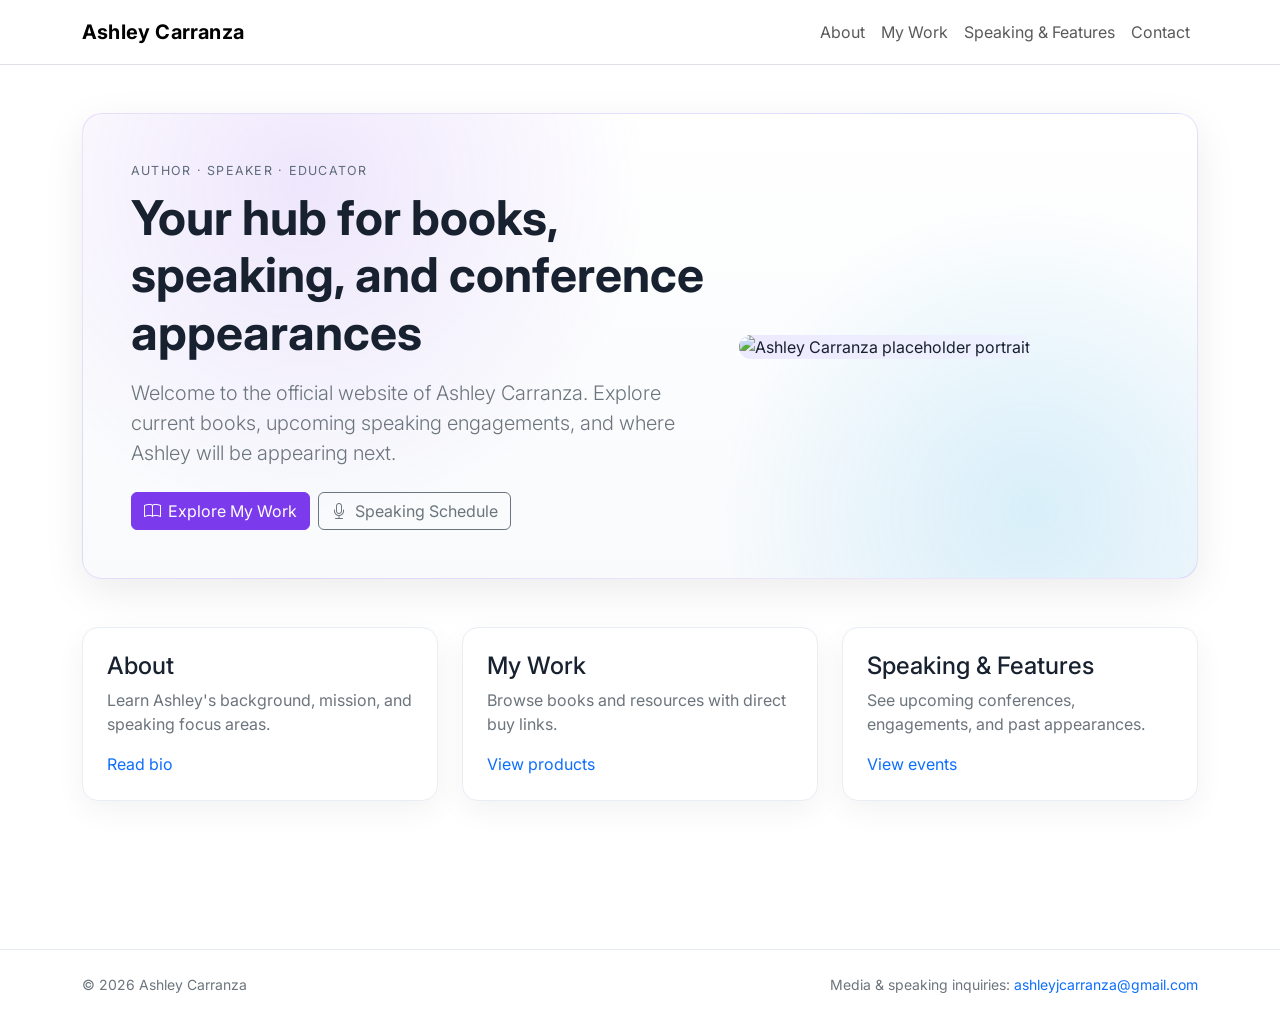
==== index.html @ da888146 "Refresh UI with modern Bootstrap styling and improved event/product UX" ====
<!doctype html>
<html lang="en">
  <head>
    <meta charset="UTF-8" />
    <meta name="viewport" content="width=device-width, initial-scale=1" />
    <title>Ashley Carranza | Author & Speaker</title>
    <meta name="description" content="Official website of Ashley Carranza. Books, speaking events, conference appearances, and media links." />
    <meta name="keywords" content="Ashley Carranza, author, speaker, books, coloring books, conferences" />
    <link rel="canonical" href="https://ashleycarranza.com/" />
    <meta property="og:title" content="Ashley Carranza | Author & Speaker" />
    <meta property="og:description" content="Books, speaking events, conference appearances, and media links." />
    <meta property="og:type" content="website" />
    <meta property="og:url" content="https://ashleycarranza.com/" />
    <meta name="twitter:card" content="summary_large_image" />
    <link rel="preconnect" href="https://fonts.googleapis.com" />
    <link rel="preconnect" href="https://fonts.gstatic.com" crossorigin />
    <link href="https://fonts.googleapis.com/css2?family=Inter:wght@400;500;700&display=swap" rel="stylesheet" />
    <link href="https://cdn.jsdelivr.net/npm/bootstrap@5.3.8/dist/css/bootstrap.min.css" rel="stylesheet" />
    <link href="https://cdn.jsdelivr.net/npm/bootstrap-icons@1.11.3/font/bootstrap-icons.min.css" rel="stylesheet" />
    <link rel="stylesheet" href="/assets/css/styles.css" />
    <script type="application/ld+json">
      {
        "@context": "https://schema.org",
        "@type": "Person",
        "name": "Ashley Carranza",
        "url": "https://ashleycarranza.com",
        "jobTitle": "Author and Speaker"
      }
    </script>
  </head>
  <body>
    <div id="site-nav"></div>

    <main class="container py-5 page-wrap">
      <section class="hero-shell p-5 mb-5">
        <div class="row align-items-center g-4">
          <div class="col-lg-7">
            <p class="kicker mb-2">Author · Speaker · Educator</p>
            <h1 class="display-5 fw-bold mb-3">Your hub for books, speaking, and conference appearances</h1>
            <p class="lead text-secondary mb-4">Welcome to the official website of Ashley Carranza. Explore current books, upcoming speaking engagements, and where Ashley will be appearing next.</p>
            <div class="d-flex flex-wrap gap-2">
              <a class="btn ac-btn" href="/my-work"><i class="bi bi-book me-1"></i> Explore My Work</a>
              <a class="btn btn-outline-secondary" href="/speaking-features"><i class="bi bi-mic me-1"></i> Speaking Schedule</a>
            </div>
          </div>
          <div class="col-lg-5">
            <img class="profile-placeholder" src="/images/about/profile-placeholder.jpg" alt="Ashley Carranza placeholder portrait" loading="lazy" />
          </div>
        </div>
      </section>

      <section class="row g-4">
        <div class="col-md-4">
          <article class="soft-card bg-white p-4 h-100 position-relative">
            <h2 class="h4">About</h2>
            <p class="text-secondary">Learn Ashley's background, mission, and speaking focus areas.</p>
            <a href="/about" class="stretched-link text-decoration-none">Read bio</a>
          </article>
        </div>
        <div class="col-md-4">
          <article class="soft-card bg-white p-4 h-100 position-relative">
            <h2 class="h4">My Work</h2>
            <p class="text-secondary">Browse books and resources with direct buy links.</p>
            <a href="/my-work" class="stretched-link text-decoration-none">View products</a>
          </article>
        </div>
        <div class="col-md-4">
          <article class="soft-card bg-white p-4 h-100 position-relative">
            <h2 class="h4">Speaking & Features</h2>
            <p class="text-secondary">See upcoming conferences, engagements, and past appearances.</p>
            <a href="/speaking-features" class="stretched-link text-decoration-none">View events</a>
          </article>
        </div>
      </section>
    </main>

    <div id="site-footer"></div>
    <script defer src="https://cdn.jsdelivr.net/npm/bootstrap@5.3.8/dist/js/bootstrap.bundle.min.js"></script>
    <script defer src="/assets/js/main.js"></script>
  </body>
</html>
---- assets/css/styles.css ----
:root {
  --ac-accent: #7c3aed;
  --ac-accent-soft: #f3e8ff;
  --ac-ink: #18212f;
  --ac-muted: #5f6b7b;
}

body {
  color: var(--ac-ink);
  font-family: 'Inter', system-ui, -apple-system, 'Segoe UI', Roboto, Arial, sans-serif;
  text-rendering: optimizeLegibility;
}

.navbar {
  backdrop-filter: saturate(180%) blur(6px);
}

.navbar-brand {
  letter-spacing: 0.2px;
  font-weight: 700;
}

.page-wrap {
  min-height: calc(100vh - 64px);
}

.hero-shell {
  border-radius: 1.25rem;
  background:
    radial-gradient(circle at 20% 15%, rgba(124, 58, 237, 0.12), transparent 35%),
    radial-gradient(circle at 85% 85%, rgba(14, 165, 233, 0.14), transparent 30%),
    linear-gradient(180deg, #ffffff 0%, #f8fafc 100%);
  border: 1px solid rgba(124, 58, 237, 0.14);
  box-shadow: 0 12px 40px rgba(2, 6, 23, 0.08);
}

.section-title {
  font-weight: 700;
}

.soft-card {
  border: 1px solid #e9eef5;
  border-radius: 1rem;
  box-shadow: 0 10px 30px rgba(15, 23, 42, 0.05);
}

.kicker {
  text-transform: uppercase;
  letter-spacing: 0.1em;
  font-size: 0.78rem;
  color: var(--ac-muted);
}

.ac-btn {
  --bs-btn-bg: var(--ac-accent);
  --bs-btn-border-color: var(--ac-accent);
  --bs-btn-hover-bg: #6d28d9;
  --bs-btn-hover-border-color: #6d28d9;
  --bs-btn-active-bg: #6d28d9;
  --bs-btn-active-border-color: #6d28d9;
  --bs-btn-color: #fff;
}

.badge-soft {
  background: var(--ac-accent-soft);
  color: #4c1d95;
  border: 1px solid rgba(124, 58, 237, 0.16);
}

.profile-placeholder,
.product-placeholder {
  width: 100%;
  aspect-ratio: 4 / 3;
  object-fit: cover;
  border-radius: 0.85rem;
  background: linear-gradient(135deg, #ede9fe, #eef2ff);
}

.list-clean {
  margin: 0;
  padding-left: 1.1rem;
}

.list-clean li {
  margin-bottom: 0.5rem;
  color: var(--ac-muted);
}

.filter-shell {
  border: 1px solid #e8edf5;
  border-radius: 1rem;
  background: #fff;
  box-shadow: 0 8px 24px rgba(15, 23, 42, 0.05);
}

footer {
  border-top: 1px solid #e7ebf3;
}

@media (max-width: 767px) {
  .hero-shell {
    padding: 1.5rem !important;
  }
}
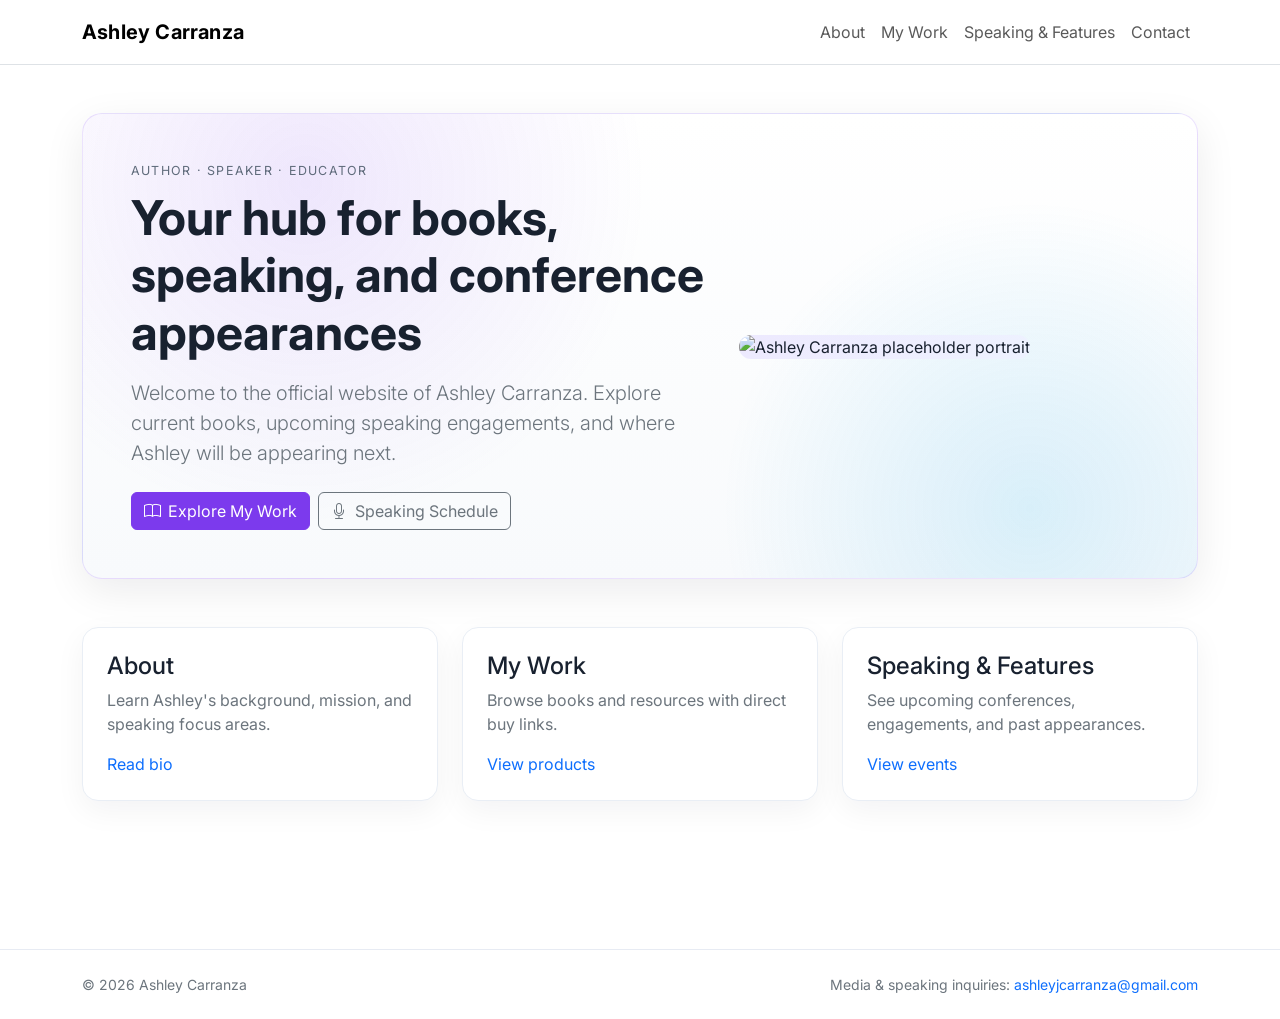
==== commit 4db70781: "Add GitHub Pages workflow and AOS animations across site" ====
--- a/index.html
+++ b/index.html
@@ -17,22 +17,14 @@
     <link href="https://fonts.googleapis.com/css2?family=Inter:wght@400;500;700&display=swap" rel="stylesheet" />
     <link href="https://cdn.jsdelivr.net/npm/bootstrap@5.3.8/dist/css/bootstrap.min.css" rel="stylesheet" />
     <link href="https://cdn.jsdelivr.net/npm/bootstrap-icons@1.11.3/font/bootstrap-icons.min.css" rel="stylesheet" />
+    <link href="https://unpkg.com/aos@2.3.1/dist/aos.css" rel="stylesheet" />
     <link rel="stylesheet" href="/assets/css/styles.css" />
-    <script type="application/ld+json">
-      {
-        "@context": "https://schema.org",
-        "@type": "Person",
-        "name": "Ashley Carranza",
-        "url": "https://ashleycarranza.com",
-        "jobTitle": "Author and Speaker"
-      }
-    </script>
   </head>
   <body>
     <div id="site-nav"></div>
 
     <main class="container py-5 page-wrap">
-      <section class="hero-shell p-5 mb-5">
+      <section class="hero-shell p-5 mb-5" data-aos="fade-up">
         <div class="row align-items-center g-4">
           <div class="col-lg-7">
             <p class="kicker mb-2">Author · Speaker · Educator</p>
@@ -43,28 +35,28 @@
               <a class="btn btn-outline-secondary" href="/speaking-features"><i class="bi bi-mic me-1"></i> Speaking Schedule</a>
             </div>
           </div>
-          <div class="col-lg-5">
+          <div class="col-lg-5" data-aos="zoom-in" data-aos-delay="120">
             <img class="profile-placeholder" src="/images/about/profile-placeholder.jpg" alt="Ashley Carranza placeholder portrait" loading="lazy" />
           </div>
         </div>
       </section>
 
       <section class="row g-4">
-        <div class="col-md-4">
+        <div class="col-md-4" data-aos="fade-up" data-aos-delay="50">
           <article class="soft-card bg-white p-4 h-100 position-relative">
             <h2 class="h4">About</h2>
             <p class="text-secondary">Learn Ashley's background, mission, and speaking focus areas.</p>
             <a href="/about" class="stretched-link text-decoration-none">Read bio</a>
           </article>
         </div>
-        <div class="col-md-4">
+        <div class="col-md-4" data-aos="fade-up" data-aos-delay="100">
           <article class="soft-card bg-white p-4 h-100 position-relative">
             <h2 class="h4">My Work</h2>
             <p class="text-secondary">Browse books and resources with direct buy links.</p>
             <a href="/my-work" class="stretched-link text-decoration-none">View products</a>
           </article>
         </div>
-        <div class="col-md-4">
+        <div class="col-md-4" data-aos="fade-up" data-aos-delay="150">
           <article class="soft-card bg-white p-4 h-100 position-relative">
             <h2 class="h4">Speaking & Features</h2>
             <p class="text-secondary">See upcoming conferences, engagements, and past appearances.</p>
@@ -76,6 +68,7 @@
 
     <div id="site-footer"></div>
     <script defer src="https://cdn.jsdelivr.net/npm/bootstrap@5.3.8/dist/js/bootstrap.bundle.min.js"></script>
+    <script defer src="https://unpkg.com/aos@2.3.1/dist/aos.js"></script>
     <script defer src="/assets/js/main.js"></script>
   </body>
 </html>
--- a/assets/css/styles.css
+++ b/assets/css/styles.css
@@ -42,6 +42,12 @@
   border: 1px solid #e9eef5;
   border-radius: 1rem;
   box-shadow: 0 10px 30px rgba(15, 23, 42, 0.05);
+  transition: transform 0.25s ease, box-shadow 0.25s ease;
+}
+
+.soft-card:hover {
+  transform: translateY(-4px);
+  box-shadow: 0 16px 38px rgba(15, 23, 42, 0.1);
 }
 
 .kicker {
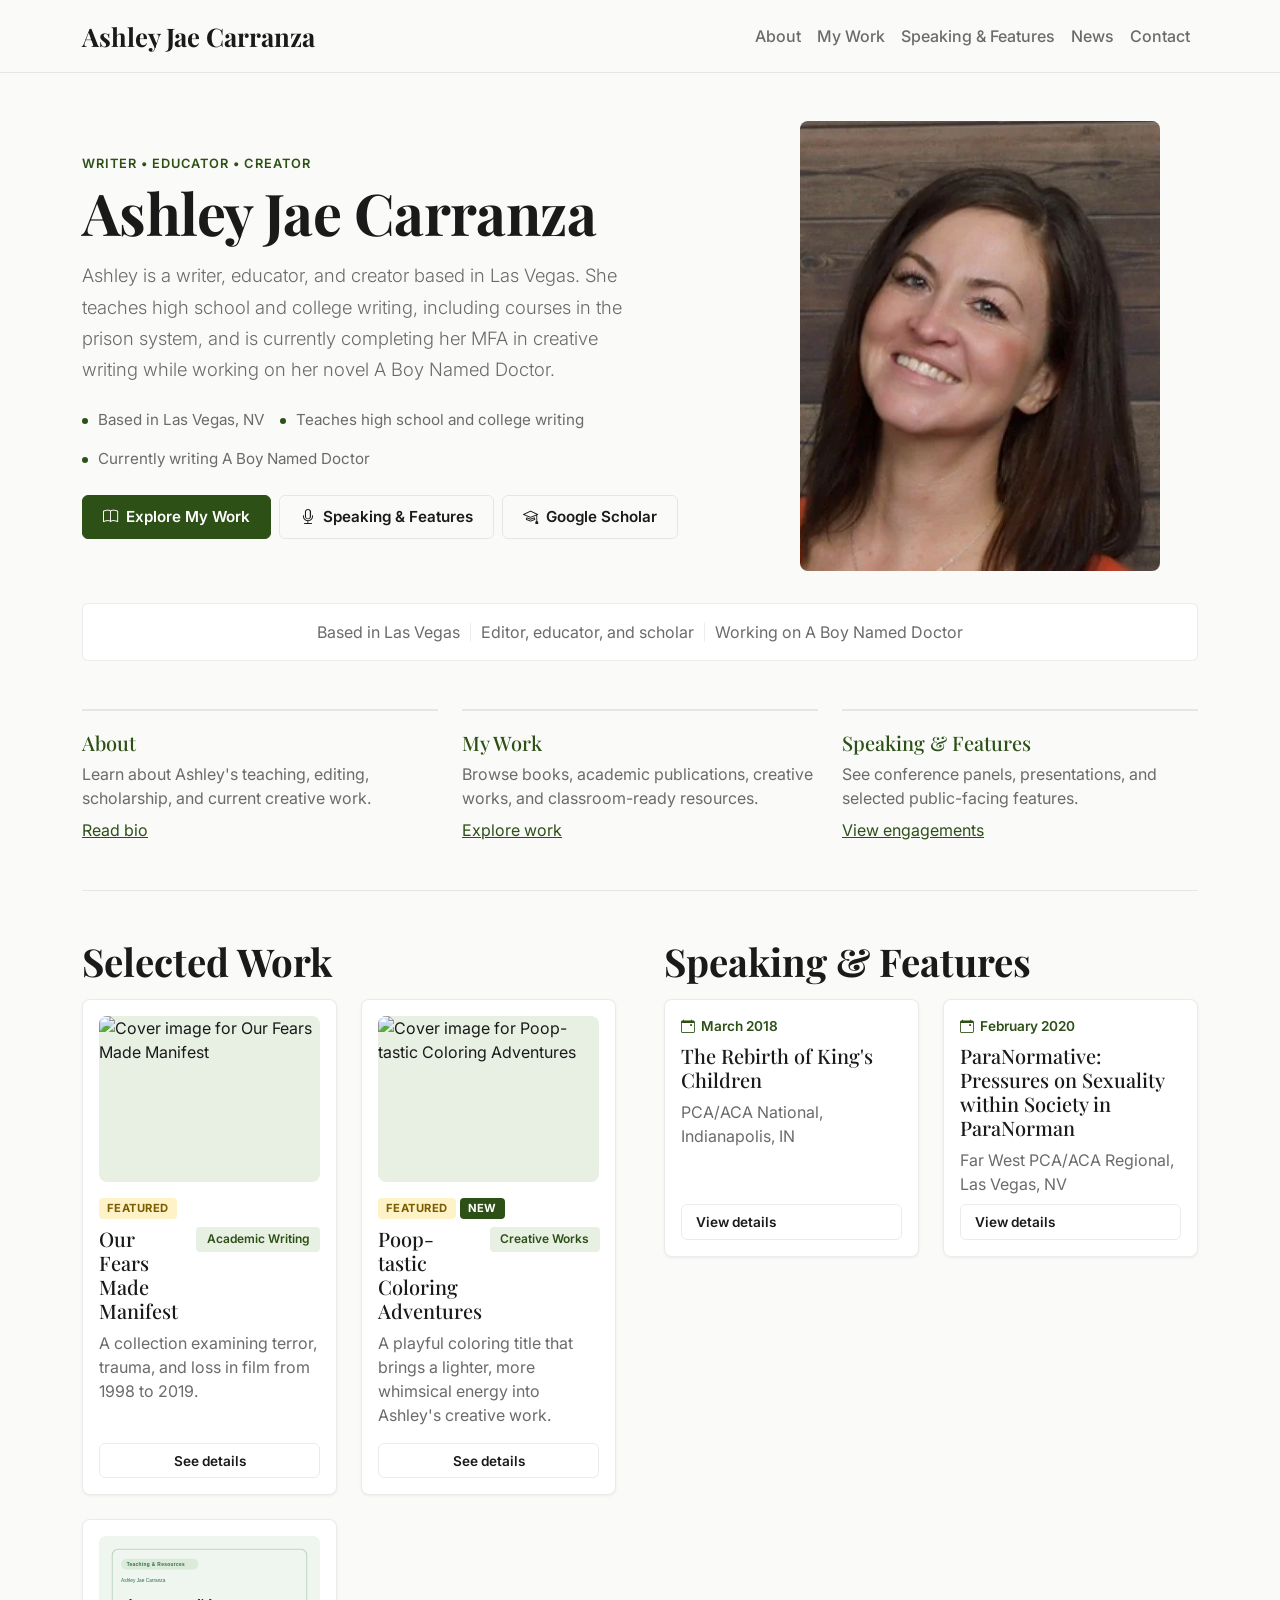
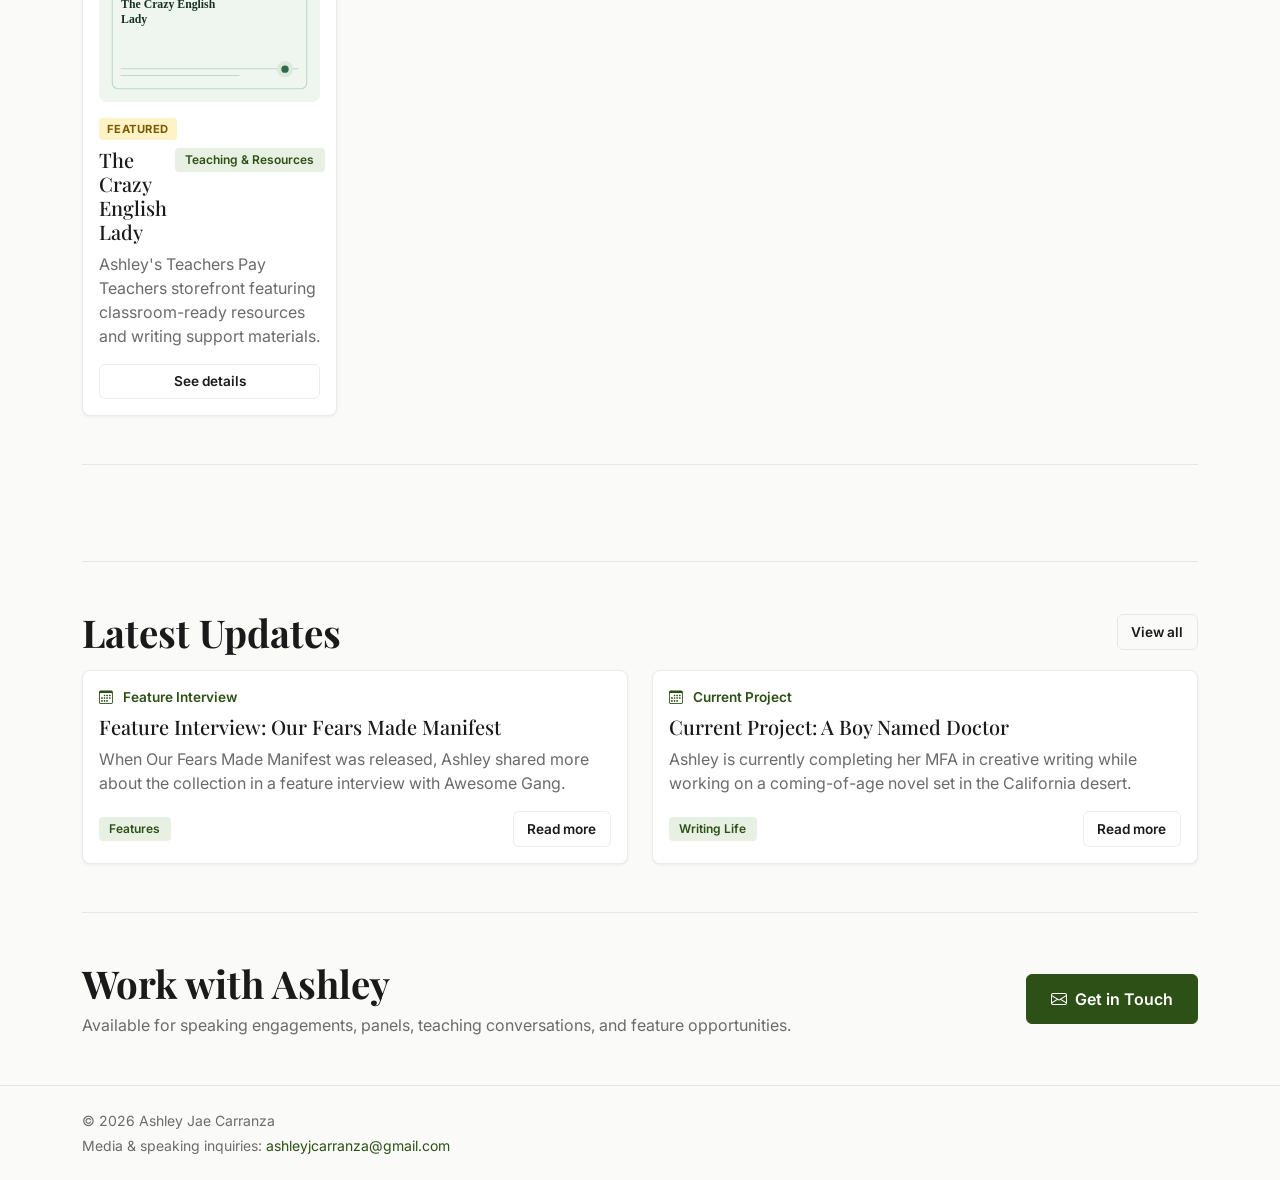
==== commit c02e029c: "Merge pull request #3 from ashleyjcarranza-prog/codex/content-refresh-and-modularize-site [codex] Re" ====
--- a/index.html
+++ b/index.html
@@ -3,72 +3,90 @@
   <head>
     <meta charset="UTF-8" />
     <meta name="viewport" content="width=device-width, initial-scale=1" />
-    <title>Ashley Carranza | Author & Speaker</title>
-    <meta name="description" content="Official website of Ashley Carranza. Books, speaking events, conference appearances, and media links." />
-    <meta name="keywords" content="Ashley Carranza, author, speaker, books, coloring books, conferences" />
+    <title>Ashley Jae Carranza | Writer, Educator & Creator</title>
+    <meta name="description" content="Official website of Ashley Jae Carranza, a Las Vegas-based writer, educator, editor, and creator." />
+    <meta name="keywords" content="Ashley Jae Carranza, Ashley Carranza, writer, educator, creator, academic writing, creative writing" />
+    <meta name="theme-color" content="#FAFAF8" />
     <link rel="canonical" href="https://ashleycarranza.com/" />
-    <meta property="og:title" content="Ashley Carranza | Author & Speaker" />
-    <meta property="og:description" content="Books, speaking events, conference appearances, and media links." />
+    <meta property="og:site_name" content="Ashley Jae Carranza" />
+    <meta property="og:title" content="Ashley Jae Carranza | Writer, Educator & Creator" />
+    <meta property="og:description" content="Books, publications, speaking history, and creative work by Ashley Jae Carranza." />
     <meta property="og:type" content="website" />
     <meta property="og:url" content="https://ashleycarranza.com/" />
     <meta name="twitter:card" content="summary_large_image" />
+    <script type="application/ld+json">
+      {
+        "@context": "https://schema.org",
+        "@type": "Person",
+        "name": "Ashley Jae Carranza",
+        "jobTitle": "Writer, Educator, and Creator",
+        "url": "https://ashleycarranza.com",
+        "email": "mailto:ashleyjcarranza@gmail.com",
+        "description": "Official website of Ashley Jae Carranza featuring writing, teaching, publications, and speaking history."
+      }
+    </script>
+    <link rel="icon" href="./assets/img/favicon.svg" type="image/svg+xml" />
     <link rel="preconnect" href="https://fonts.googleapis.com" />
     <link rel="preconnect" href="https://fonts.gstatic.com" crossorigin />
-    <link href="https://fonts.googleapis.com/css2?family=Inter:wght@400;500;700&display=swap" rel="stylesheet" />
+    <link href="https://fonts.googleapis.com/css2?family=Playfair+Display:ital,wght@0,400;0,700;1,400&family=Inter:wght@400;500;600&display=swap" rel="stylesheet" />
     <link href="https://cdn.jsdelivr.net/npm/bootstrap@5.3.8/dist/css/bootstrap.min.css" rel="stylesheet" />
     <link href="https://cdn.jsdelivr.net/npm/bootstrap-icons@1.11.3/font/bootstrap-icons.min.css" rel="stylesheet" />
     <link href="https://unpkg.com/aos@2.3.1/dist/aos.css" rel="stylesheet" />
-    <link rel="stylesheet" href="/assets/css/styles.css" />
+    <link rel="stylesheet" href="./assets/css/styles.css" />
   </head>
-  <body>
+  <body data-page="home">
+    <a class="skip-link" href="#main-content">Skip to content</a>
     <div id="site-nav"></div>
 
-    <main class="container py-5 page-wrap">
-      <section class="hero-shell p-5 mb-5" data-aos="fade-up">
-        <div class="row align-items-center g-4">
-          <div class="col-lg-7">
-            <p class="kicker mb-2">Author · Speaker · Educator</p>
-            <h1 class="display-5 fw-bold mb-3">Your hub for books, speaking, and conference appearances</h1>
-            <p class="lead text-secondary mb-4">Welcome to the official website of Ashley Carranza. Explore current books, upcoming speaking engagements, and where Ashley will be appearing next.</p>
-            <div class="d-flex flex-wrap gap-2">
-              <a class="btn ac-btn" href="/my-work"><i class="bi bi-book me-1"></i> Explore My Work</a>
-              <a class="btn btn-outline-secondary" href="/speaking-features"><i class="bi bi-mic me-1"></i> Speaking Schedule</a>
-            </div>
+    <main id="main-content" class="container page-wrap">
+
+      <!-- Hero (data-driven) -->
+      <section id="hero-content" class="hero" data-aos="fade-up"></section>
+
+      <!-- Social proof bar -->
+      <section id="social-proof-bar" data-aos="fade-up"></section>
+
+      <!-- Quick navigation (data-driven) -->
+      <section id="quick-nav" class="row g-4 mb-5 mt-4" data-aos="fade-up"></section>
+
+      <!-- Featured work -->
+      <section class="section-divider">
+        <div class="row g-5 align-items-start">
+          <div class="col-lg-6" data-aos="fade-up">
+            <h2 class="section-title mb-3">Selected Work</h2>
+            <div id="home-work-preview" class="row g-4" aria-live="polite"></div>
           </div>
-          <div class="col-lg-5" data-aos="zoom-in" data-aos-delay="120">
-            <img class="profile-placeholder" src="/images/about/profile-placeholder.jpg" alt="Ashley Carranza placeholder portrait" loading="lazy" />
+          <div class="col-lg-6" data-aos="fade-up" data-aos-delay="80">
+            <h2 class="section-title mb-3">Speaking & Features</h2>
+            <div id="home-events-preview" class="row g-4" aria-live="polite"></div>
           </div>
         </div>
       </section>
 
-      <section class="row g-4">
-        <div class="col-md-4" data-aos="fade-up" data-aos-delay="50">
-          <article class="soft-card bg-white p-4 h-100 position-relative">
-            <h2 class="h4">About</h2>
-            <p class="text-secondary">Learn Ashley's background, mission, and speaking focus areas.</p>
-            <a href="/about" class="stretched-link text-decoration-none">Read bio</a>
-          </article>
-        </div>
-        <div class="col-md-4" data-aos="fade-up" data-aos-delay="100">
-          <article class="soft-card bg-white p-4 h-100 position-relative">
-            <h2 class="h4">My Work</h2>
-            <p class="text-secondary">Browse books and resources with direct buy links.</p>
-            <a href="/my-work" class="stretched-link text-decoration-none">View products</a>
-          </article>
-        </div>
-        <div class="col-md-4" data-aos="fade-up" data-aos-delay="150">
-          <article class="soft-card bg-white p-4 h-100 position-relative">
-            <h2 class="h4">Speaking & Features</h2>
-            <p class="text-secondary">See upcoming conferences, engagements, and past appearances.</p>
-            <a href="/speaking-features" class="stretched-link text-decoration-none">View events</a>
-          </article>
+      <!-- Testimonials -->
+      <section id="home-testimonials" class="section-divider" aria-live="polite"></section>
+
+      <!-- Latest news -->
+      <section id="home-news" class="section-divider" aria-live="polite"></section>
+
+      <!-- Contact CTA -->
+      <section class="section-divider mb-5" data-aos="fade-up">
+        <div class="row g-4 align-items-center">
+          <div class="col-lg-8">
+            <h2 class="section-title mb-2">Work with Ashley</h2>
+            <p class="text-muted-ui mb-0">Available for speaking engagements, panels, teaching conversations, and feature opportunities.</p>
+          </div>
+          <div class="col-lg-4 text-lg-end">
+            <a class="ac-btn btn-lg" href="./contact/"><i class="bi bi-envelope me-1"></i> Get in Touch</a>
+          </div>
         </div>
       </section>
+
     </main>
 
     <div id="site-footer"></div>
     <script defer src="https://cdn.jsdelivr.net/npm/bootstrap@5.3.8/dist/js/bootstrap.bundle.min.js"></script>
     <script defer src="https://unpkg.com/aos@2.3.1/dist/aos.js"></script>
-    <script defer src="/assets/js/main.js"></script>
+    <script type="module" src="./assets/js/main.js"></script>
   </body>
 </html>
--- a/assets/css/styles.css
+++ b/assets/css/styles.css
@@ -1,110 +1,631 @@
 :root {
-  --ac-accent: #7c3aed;
-  --ac-accent-soft: #f3e8ff;
-  --ac-ink: #18212f;
-  --ac-muted: #5f6b7b;
+  --bg: #FAFAF8;
+  --surface: #FFFFFF;
+  --ink: #1A1A1A;
+  --secondary: #6B6B6B;
+  --accent: #2D5016;
+  --accent-hover: #1E3A0F;
+  --accent-light: #E8F0E4;
+  --border: rgba(0, 0, 0, 0.08);
+  --shadow-sm: 0 1px 3px rgba(0, 0, 0, 0.06);
+  --shadow-md: 0 4px 12px rgba(0, 0, 0, 0.08);
+}
+
+html {
+  scroll-behavior: smooth;
 }
 
 body {
-  color: var(--ac-ink);
-  font-family: 'Inter', system-ui, -apple-system, 'Segoe UI', Roboto, Arial, sans-serif;
+  color: var(--ink);
+  font-family: 'Inter', 'Segoe UI', sans-serif;
   text-rendering: optimizeLegibility;
-}
+  background: var(--bg);
+}
+
+::selection {
+  background: var(--accent-light);
+}
+
+h1, h2, h3, h4, h5, h6, .navbar-brand {
+  font-family: 'Playfair Display', Georgia, serif;
+}
+
+.text-muted-ui {
+  color: var(--secondary) !important;
+}
+
+a {
+  color: var(--accent);
+}
+
+a:hover {
+  color: var(--accent-hover);
+}
+
+.skip-link {
+  position: absolute;
+  top: -48px;
+  left: 1rem;
+  z-index: 1100;
+  background: var(--ink);
+  color: #fff;
+  padding: 0.75rem 1rem;
+  border-radius: 0.375rem;
+  text-decoration: none;
+}
+
+.skip-link:focus {
+  top: 1rem;
+}
+
+/* ── Navigation ── */
 
 .navbar {
-  backdrop-filter: saturate(180%) blur(6px);
+  background: var(--bg);
+  border-bottom: 1px solid var(--border);
 }
 
 .navbar-brand {
-  letter-spacing: 0.2px;
+  font-size: 1.6rem;
   font-weight: 700;
-}
+  color: var(--ink);
+}
+
+.nav-link {
+  color: var(--secondary);
+  font-weight: 500;
+  position: relative;
+}
+
+.nav-link:hover,
+.nav-link.active {
+  color: var(--ink);
+}
+
+.nav-link.active::after {
+  content: '';
+  position: absolute;
+  left: 0.75rem;
+  right: 0.75rem;
+  bottom: 0.35rem;
+  height: 2px;
+  border-radius: 1px;
+  background: var(--accent);
+}
+
+/* ── Layout ── */
 
 .page-wrap {
-  min-height: calc(100vh - 64px);
-}
-
-.hero-shell {
-  border-radius: 1.25rem;
-  background:
-    radial-gradient(circle at 20% 15%, rgba(124, 58, 237, 0.12), transparent 35%),
-    radial-gradient(circle at 85% 85%, rgba(14, 165, 233, 0.14), transparent 30%),
-    linear-gradient(180deg, #ffffff 0%, #f8fafc 100%);
-  border: 1px solid rgba(124, 58, 237, 0.14);
-  box-shadow: 0 12px 40px rgba(2, 6, 23, 0.08);
+  min-height: calc(100vh - 76px);
+}
+
+.section-copy {
+  max-width: 600px;
+}
+
+.contact-copy {
+  font-size: 1.05rem;
+  line-height: 1.8;
+}
+
+/* ── Hero ── */
+
+.hero {
+  padding: 3rem 0 2rem;
+}
+
+.hero h1 {
+  font-size: clamp(2.4rem, 5vw, 3.6rem);
+  font-weight: 700;
+  line-height: 1.1;
+  letter-spacing: -0.01em;
+}
+
+.hero .lead {
+  font-size: 1.15rem;
+  color: var(--secondary);
+  line-height: 1.7;
+  max-width: 540px;
+}
+
+.hero-meta {
+  color: var(--secondary);
+  font-size: 0.95rem;
+}
+
+.hero-meta li {
+  position: relative;
+  padding-left: 1rem;
+}
+
+.hero-meta li::before {
+  content: '';
+  position: absolute;
+  left: 0;
+  top: 0.55rem;
+  width: 0.35rem;
+  height: 0.35rem;
+  border-radius: 999px;
+  background: var(--accent);
+}
+
+.hero-portrait {
+  display: block;
+  width: 100%;
+  max-width: 360px;
+  aspect-ratio: 4 / 5;
+  object-fit: cover;
+  border-radius: 0.5rem;
+  background: var(--accent-light);
+}
+
+/* ── Section headings ── */
+
+.section-label {
+  font-family: 'Inter', sans-serif;
+  font-size: 0.8rem;
+  font-weight: 600;
+  letter-spacing: 0.08em;
+  text-transform: uppercase;
+  color: var(--accent);
+  margin-bottom: 0.5rem;
 }
 
 .section-title {
+  font-size: clamp(1.8rem, 3vw, 2.6rem);
   font-weight: 700;
-}
-
-.soft-card {
-  border: 1px solid #e9eef5;
-  border-radius: 1rem;
-  box-shadow: 0 10px 30px rgba(15, 23, 42, 0.05);
-  transition: transform 0.25s ease, box-shadow 0.25s ease;
-}
-
-.soft-card:hover {
-  transform: translateY(-4px);
-  box-shadow: 0 16px 38px rgba(15, 23, 42, 0.1);
-}
-
-.kicker {
+  line-height: 1.15;
+}
+
+/* ── Cards ── */
+
+.card-item {
+  background: var(--surface);
+  border: 1px solid var(--border);
+  border-radius: 0.5rem;
+  box-shadow: var(--shadow-sm);
+  transition: box-shadow 0.2s ease;
+}
+
+.card-item:hover {
+  box-shadow: var(--shadow-md);
+}
+
+.topic-card {
+  height: 100%;
+  padding: 1.25rem;
+  background: var(--surface);
+  border: 1px solid var(--border);
+  border-radius: 0.5rem;
+  box-shadow: var(--shadow-sm);
+}
+
+.category-group + .category-group {
+  margin-top: 2.5rem;
+}
+
+.category-group-header {
+  border-top: 1px solid var(--border);
+  padding-top: 1.5rem;
+}
+
+/* ── Editorial panel (sidebar/callout feel) ── */
+
+.editorial-panel {
+  border-left: 3px solid var(--accent);
+  background: var(--accent-light);
+  border-radius: 0 0.375rem 0.375rem 0;
+  padding: 1.5rem 2rem;
+}
+
+/* ── Filter bar ── */
+
+.filter-bar {
+  background: var(--surface);
+  border: 1px solid var(--border);
+  border-radius: 0.375rem;
+  padding: 1rem 1.25rem;
+}
+
+/* ── Buttons ── */
+
+.ac-btn {
+  display: inline-block;
+  padding: 0.6rem 1.25rem;
+  font-weight: 600;
+  font-size: 0.95rem;
+  color: #fff;
+  background: var(--accent);
+  border: 1px solid var(--accent);
+  border-radius: 0.375rem;
+  text-decoration: none;
+  transition: background 0.15s ease;
+  cursor: pointer;
+}
+
+.ac-btn:hover {
+  background: var(--accent-hover);
+  border-color: var(--accent-hover);
+  color: #fff;
+}
+
+.ac-btn.btn-lg {
+  padding: 0.75rem 1.5rem;
+  font-size: 1rem;
+}
+
+.btn-outline {
+  display: inline-block;
+  padding: 0.6rem 1.25rem;
+  font-weight: 600;
+  font-size: 0.95rem;
+  color: var(--ink);
+  background: transparent;
+  border: 1px solid var(--border);
+  border-radius: 0.375rem;
+  text-decoration: none;
+  transition: border-color 0.15s ease, background 0.15s ease;
+  cursor: pointer;
+}
+
+.btn-outline:hover {
+  border-color: var(--accent);
+  background: var(--accent-light);
+  color: var(--ink);
+}
+
+.btn-sm {
+  padding: 0.4rem 0.85rem;
+  font-size: 0.85rem;
+}
+
+/* ── Badges ── */
+
+.badge-category {
+  display: inline-block;
+  padding: 0.2rem 0.65rem;
+  font-size: 0.75rem;
+  font-weight: 600;
+  color: var(--accent);
+  background: var(--accent-light);
+  border-radius: 0.25rem;
+  white-space: nowrap;
+}
+
+.badge-new {
+  display: inline-block;
+  padding: 0.15rem 0.5rem;
+  font-size: 0.7rem;
+  font-weight: 700;
   text-transform: uppercase;
-  letter-spacing: 0.1em;
-  font-size: 0.78rem;
-  color: var(--ac-muted);
-}
-
-.ac-btn {
-  --bs-btn-bg: var(--ac-accent);
-  --bs-btn-border-color: var(--ac-accent);
-  --bs-btn-hover-bg: #6d28d9;
-  --bs-btn-hover-border-color: #6d28d9;
-  --bs-btn-active-bg: #6d28d9;
-  --bs-btn-active-border-color: #6d28d9;
-  --bs-btn-color: #fff;
-}
-
-.badge-soft {
-  background: var(--ac-accent-soft);
-  color: #4c1d95;
-  border: 1px solid rgba(124, 58, 237, 0.16);
-}
+  letter-spacing: 0.04em;
+  color: #fff;
+  background: var(--accent);
+  border-radius: 0.25rem;
+}
+
+.badge-featured {
+  display: inline-block;
+  padding: 0.15rem 0.5rem;
+  font-size: 0.7rem;
+  font-weight: 700;
+  text-transform: uppercase;
+  letter-spacing: 0.04em;
+  color: #7c5a00;
+  background: #fef3c7;
+  border-radius: 0.25rem;
+}
+
+/* ── Images ── */
 
 .profile-placeholder,
 .product-placeholder {
+  display: block;
   width: 100%;
+  object-fit: cover;
+  border-radius: 0.5rem;
+  background: var(--accent-light);
+}
+
+.profile-placeholder {
+  aspect-ratio: 4 / 5;
+}
+
+.about-secondary-image {
+  aspect-ratio: 4 / 5;
+}
+
+.product-placeholder {
   aspect-ratio: 4 / 3;
-  object-fit: cover;
-  border-radius: 0.85rem;
-  background: linear-gradient(135deg, #ede9fe, #eef2ff);
-}
+}
+
+.preview-card .product-placeholder {
+  margin-bottom: 1rem;
+}
+
+.bio-text p:last-child {
+  margin-bottom: 0;
+}
+
+.prose p {
+  color: var(--secondary);
+  line-height: 1.9;
+  max-width: 68ch;
+}
+
+/* ── Events ── */
+
+.event-date {
+  display: inline-flex;
+  align-items: center;
+  gap: 0.4rem;
+  font-size: 0.85rem;
+  font-weight: 600;
+  color: var(--accent);
+}
+
+.event-meta {
+  margin-bottom: 0.5rem;
+  color: var(--secondary);
+}
+
+/* ── Empty state ── */
+
+.empty-state {
+  padding: 1.25rem;
+  border: 1px dashed rgba(0, 0, 0, 0.15);
+  border-radius: 0.375rem;
+  color: var(--secondary);
+  background: var(--surface);
+}
+
+/* ── Lists ── */
 
 .list-clean {
   margin: 0;
-  padding-left: 1.1rem;
+  padding-left: 1.15rem;
 }
 
 .list-clean li {
   margin-bottom: 0.5rem;
-  color: var(--ac-muted);
-}
-
-.filter-shell {
-  border: 1px solid #e8edf5;
-  border-radius: 1rem;
-  background: #fff;
-  box-shadow: 0 8px 24px rgba(15, 23, 42, 0.05);
-}
+  color: var(--secondary);
+}
+
+.list-clean li::marker {
+  color: var(--accent);
+}
+
+/* ── Nav cards on homepage ── */
+
+.nav-block {
+  border-top: 2px solid var(--border);
+  padding-top: 1.25rem;
+  transition: border-color 0.2s ease;
+}
+
+.nav-block:hover {
+  border-color: var(--accent);
+}
+
+.nav-block h2 {
+  font-size: 1.25rem;
+  margin-bottom: 0.4rem;
+}
+
+.nav-block p {
+  color: var(--secondary);
+  margin-bottom: 0.5rem;
+}
+
+.link-accent {
+  color: var(--accent);
+}
+
+/* ── Divider section ── */
+
+.section-divider {
+  border-top: 1px solid var(--border);
+  padding-top: 3rem;
+  margin-top: 3rem;
+}
+
+/* ── Social proof bar ── */
+
+.social-proof-bar {
+  border: 1px solid var(--border);
+  border-radius: 0.375rem;
+  background: var(--surface);
+}
+
+.proof-divider {
+  color: var(--border);
+  font-weight: 300;
+}
+
+/* ── Testimonials ── */
+
+.testimonial-carousel {
+  background: var(--accent-light);
+  border-radius: 0.5rem;
+  padding: 1rem 0;
+}
+
+.testimonial-slide {
+  max-width: 680px;
+  margin: 0 auto;
+}
+
+.testimonial-quote p {
+  font-family: 'Playfair Display', Georgia, serif;
+  font-style: italic;
+  font-size: clamp(1.1rem, 2vw, 1.35rem);
+  line-height: 1.7;
+  color: var(--ink);
+  margin-bottom: 0;
+}
+
+.testimonial-author {
+  font-size: 0.9rem;
+}
+
+.testimonial-carousel .carousel-control-prev-icon,
+.testimonial-carousel .carousel-control-next-icon {
+  filter: invert(0.3);
+}
+
+.testimonial-carousel .carousel-indicators [data-bs-target] {
+  background-color: var(--accent);
+}
+
+/* ── Blog / Post ── */
+
+.single-post {
+  max-width: 720px;
+}
+
+.post-body {
+  font-size: 1.05rem;
+  line-height: 1.9;
+  color: var(--secondary);
+}
+
+.post-body p + p {
+  margin-top: 1.25rem;
+}
+
+.post-body ul,
+.post-body ol {
+  padding-left: 1.25rem;
+  margin: 1rem 0;
+}
+
+.post-body li {
+  margin-bottom: 0.5rem;
+  line-height: 1.7;
+}
+
+.post-body strong {
+  color: var(--ink);
+}
+
+.post-body a {
+  color: var(--accent);
+  text-decoration: underline;
+}
+
+/* ── Product modal ── */
+
+.product-meta {
+  font-size: 0.9rem;
+  color: var(--secondary);
+}
+
+.product-meta .badge-category {
+  font-size: 0.75rem;
+}
+
+/* ── Skeleton loading ── */
+
+@keyframes skeleton-pulse {
+  0% { background-position: 200% 0; }
+  100% { background-position: -200% 0; }
+}
+
+.skeleton-card {
+  pointer-events: none;
+}
+
+.skeleton-line,
+.skeleton-img {
+  border-radius: 0.25rem;
+  background: linear-gradient(90deg, var(--accent-light) 25%, #f0f0ee 50%, var(--accent-light) 75%);
+  background-size: 200% 100%;
+  animation: skeleton-pulse 1.5s ease-in-out infinite;
+}
+
+.skeleton-line {
+  height: 1rem;
+  margin-bottom: 0.5rem;
+}
+
+.skeleton-img {
+  width: 100%;
+  margin-bottom: 0.75rem;
+}
+
+.testimonial-skeleton {
+  background: var(--accent-light);
+  border-radius: 0.5rem;
+}
+
+/* ── Footer ── */
 
 footer {
-  border-top: 1px solid #e7ebf3;
-}
+  border-top: 1px solid var(--border);
+}
+
+.footer-inner {
+  color: var(--secondary);
+}
+
+.footer-links {
+  display: inline-flex;
+  gap: 0.75rem;
+  flex-wrap: wrap;
+}
+
+.footer-links a {
+  color: var(--secondary);
+  text-decoration: none;
+}
+
+.footer-links a:hover {
+  color: var(--accent);
+}
+
+/* ── Focus ── */
+
+:focus-visible {
+  outline: 2px solid var(--accent);
+  outline-offset: 2px;
+}
+
+/* ── About page ── */
+
+.bio-text {
+  font-size: 1.05rem;
+  line-height: 1.8;
+  color: var(--ink);
+}
+
+.bio-text p + p {
+  margin-top: 1rem;
+}
+
+/* ── Responsive ── */
 
 @media (max-width: 767px) {
-  .hero-shell {
-    padding: 1.5rem !important;
+  .hero {
+    padding: 2rem 0 1rem;
   }
-}
+
+  .hero h1 {
+    font-size: 2rem;
+  }
+
+  .navbar-brand {
+    font-size: 1.4rem;
+  }
+
+  .section-title {
+    line-height: 1.15;
+  }
+
+  .editorial-panel {
+    padding: 1.25rem;
+  }
+
+  .testimonial-slide {
+    padding: 0.5rem 1rem;
+  }
+}
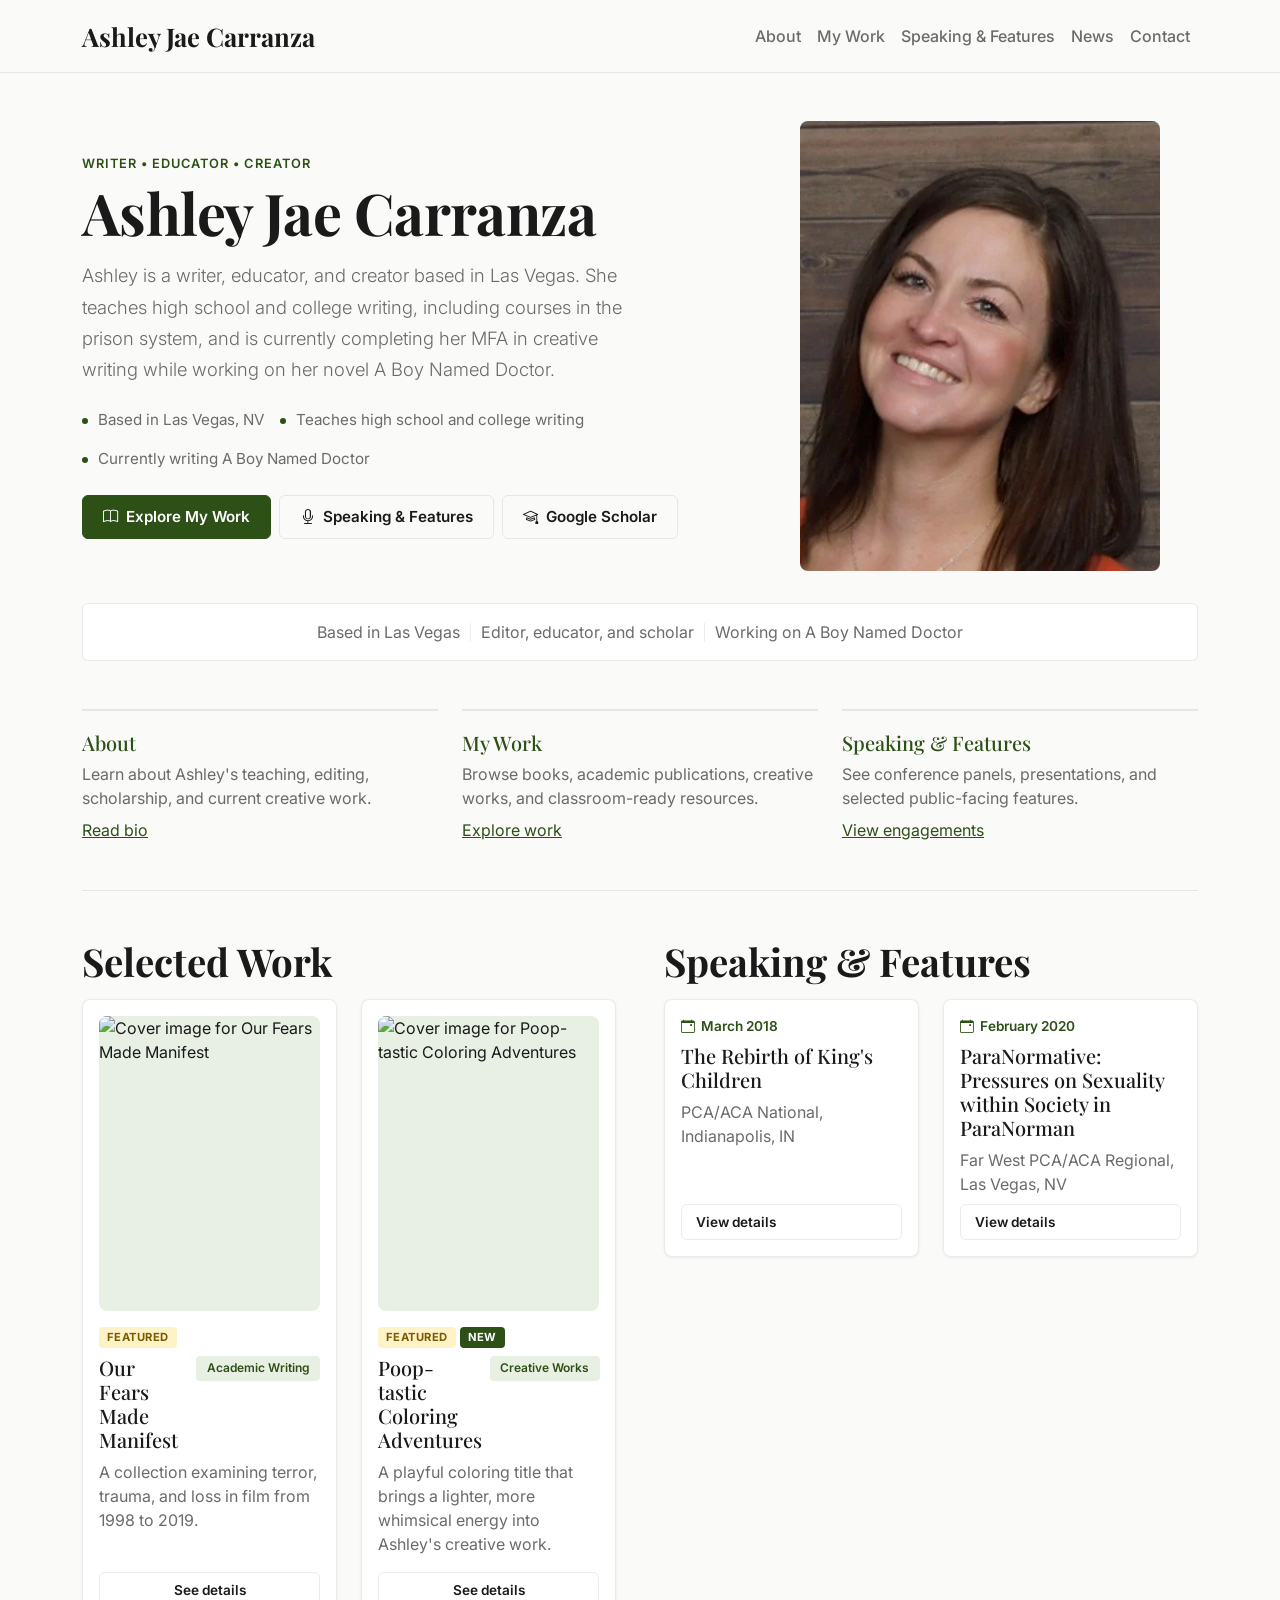
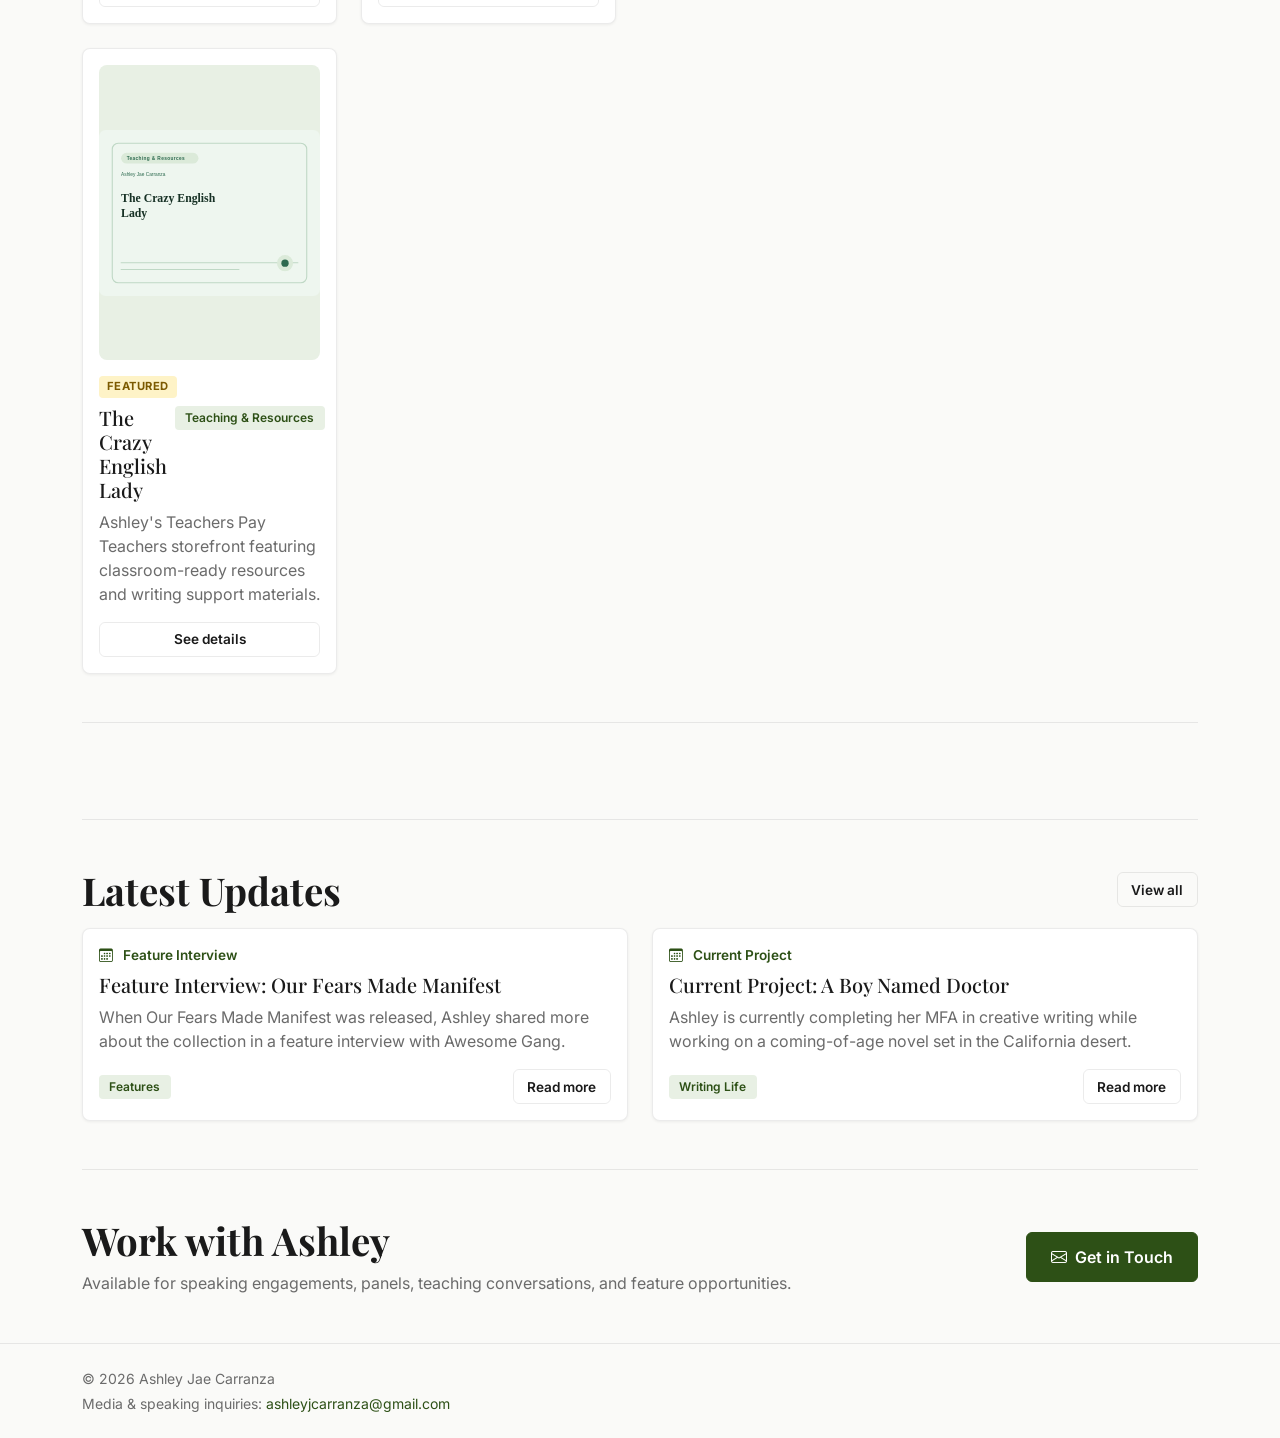
==== commit ae7b5d81: "Fix broken homepage sections and product image cropping Remove data-aos="fade-up" from dynamically-p" ====
--- a/index.html
+++ b/index.html
@@ -41,13 +41,13 @@
     <main id="main-content" class="container page-wrap">
 
       <!-- Hero (data-driven) -->
-      <section id="hero-content" class="hero" data-aos="fade-up"></section>
+      <section id="hero-content" class="hero"></section>
 
       <!-- Social proof bar -->
-      <section id="social-proof-bar" data-aos="fade-up"></section>
+      <section id="social-proof-bar"></section>
 
       <!-- Quick navigation (data-driven) -->
-      <section id="quick-nav" class="row g-4 mb-5 mt-4" data-aos="fade-up"></section>
+      <section id="quick-nav" class="row g-4 mb-5 mt-4"></section>
 
       <!-- Featured work -->
       <section class="section-divider">
--- a/assets/css/styles.css
+++ b/assets/css/styles.css
@@ -322,12 +322,12 @@
 .product-placeholder {
   display: block;
   width: 100%;
+  border-radius: 0.5rem;
+  background: var(--accent-light);
+}
+
+.profile-placeholder {
   object-fit: cover;
-  border-radius: 0.5rem;
-  background: var(--accent-light);
-}
-
-.profile-placeholder {
   aspect-ratio: 4 / 5;
 }
 
@@ -336,7 +336,8 @@
 }
 
 .product-placeholder {
-  aspect-ratio: 4 / 3;
+  object-fit: contain;
+  aspect-ratio: 3 / 4;
 }
 
 .preview-card .product-placeholder {
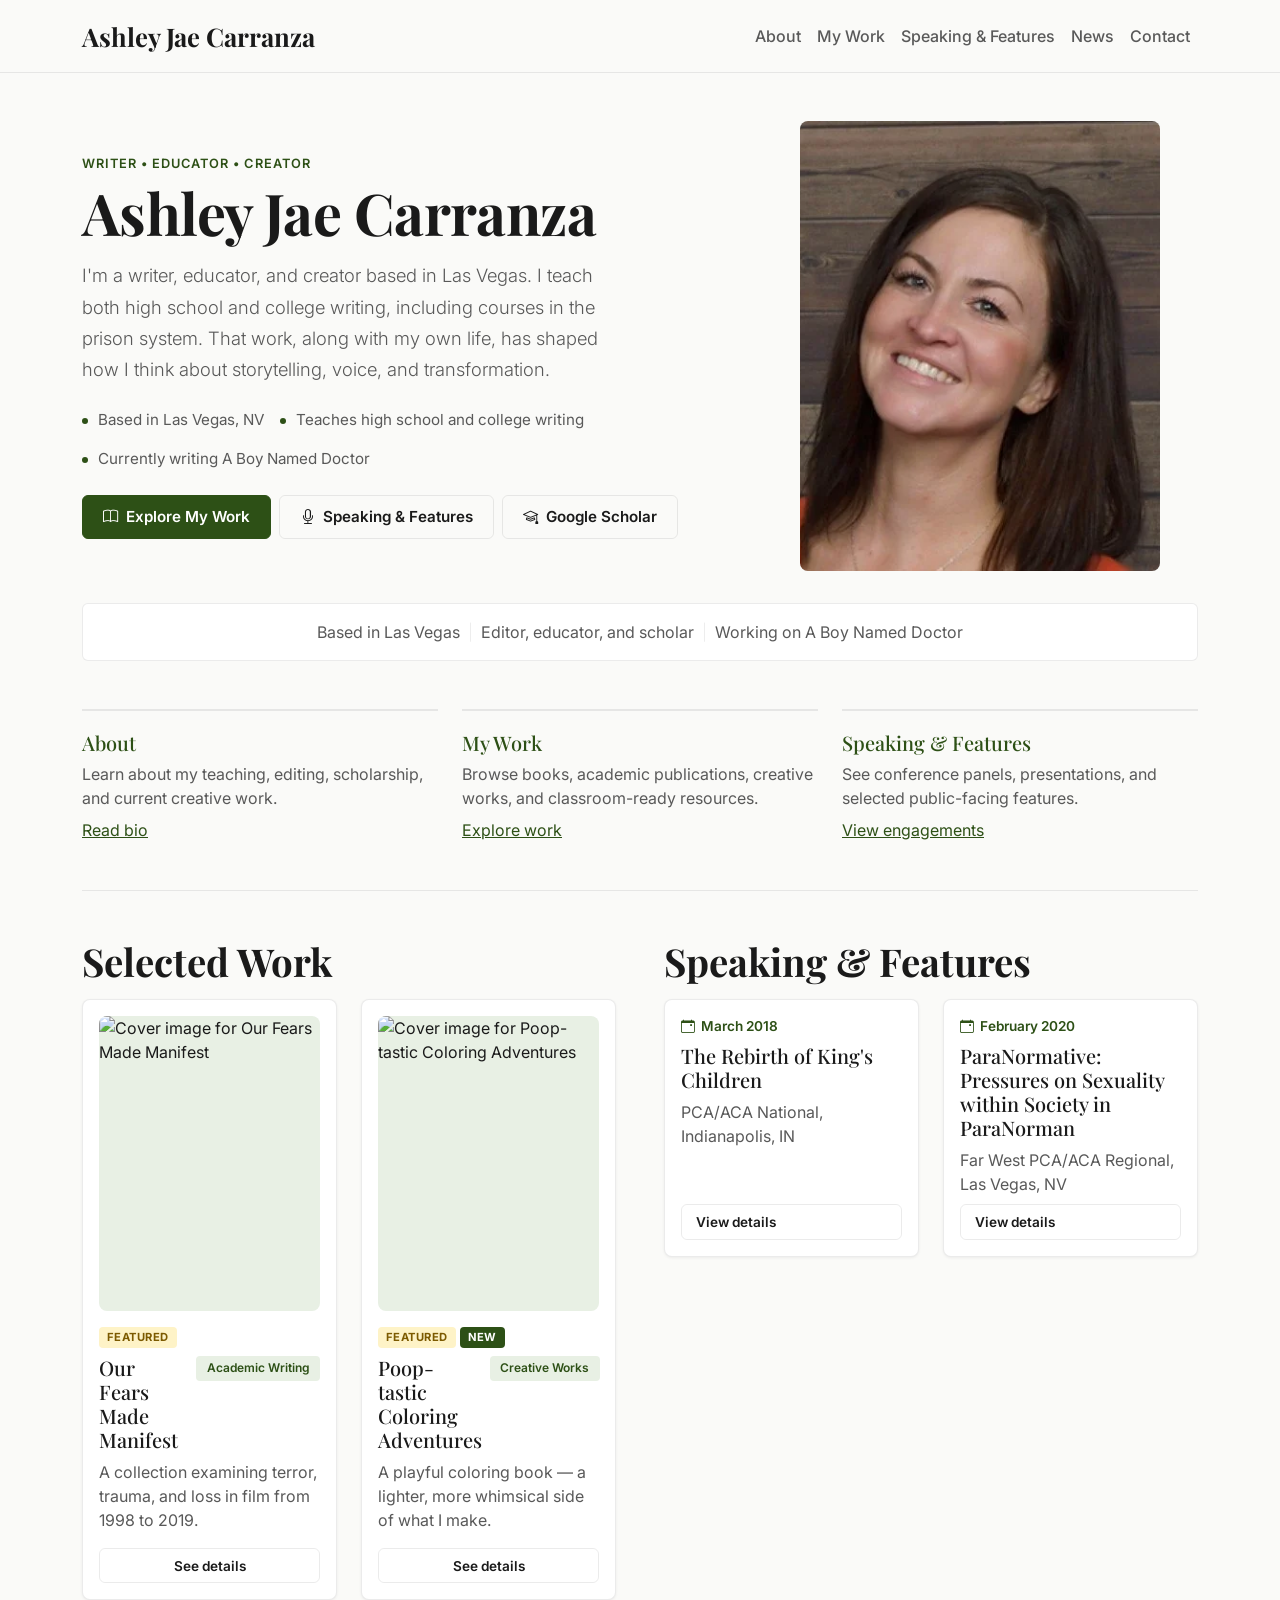
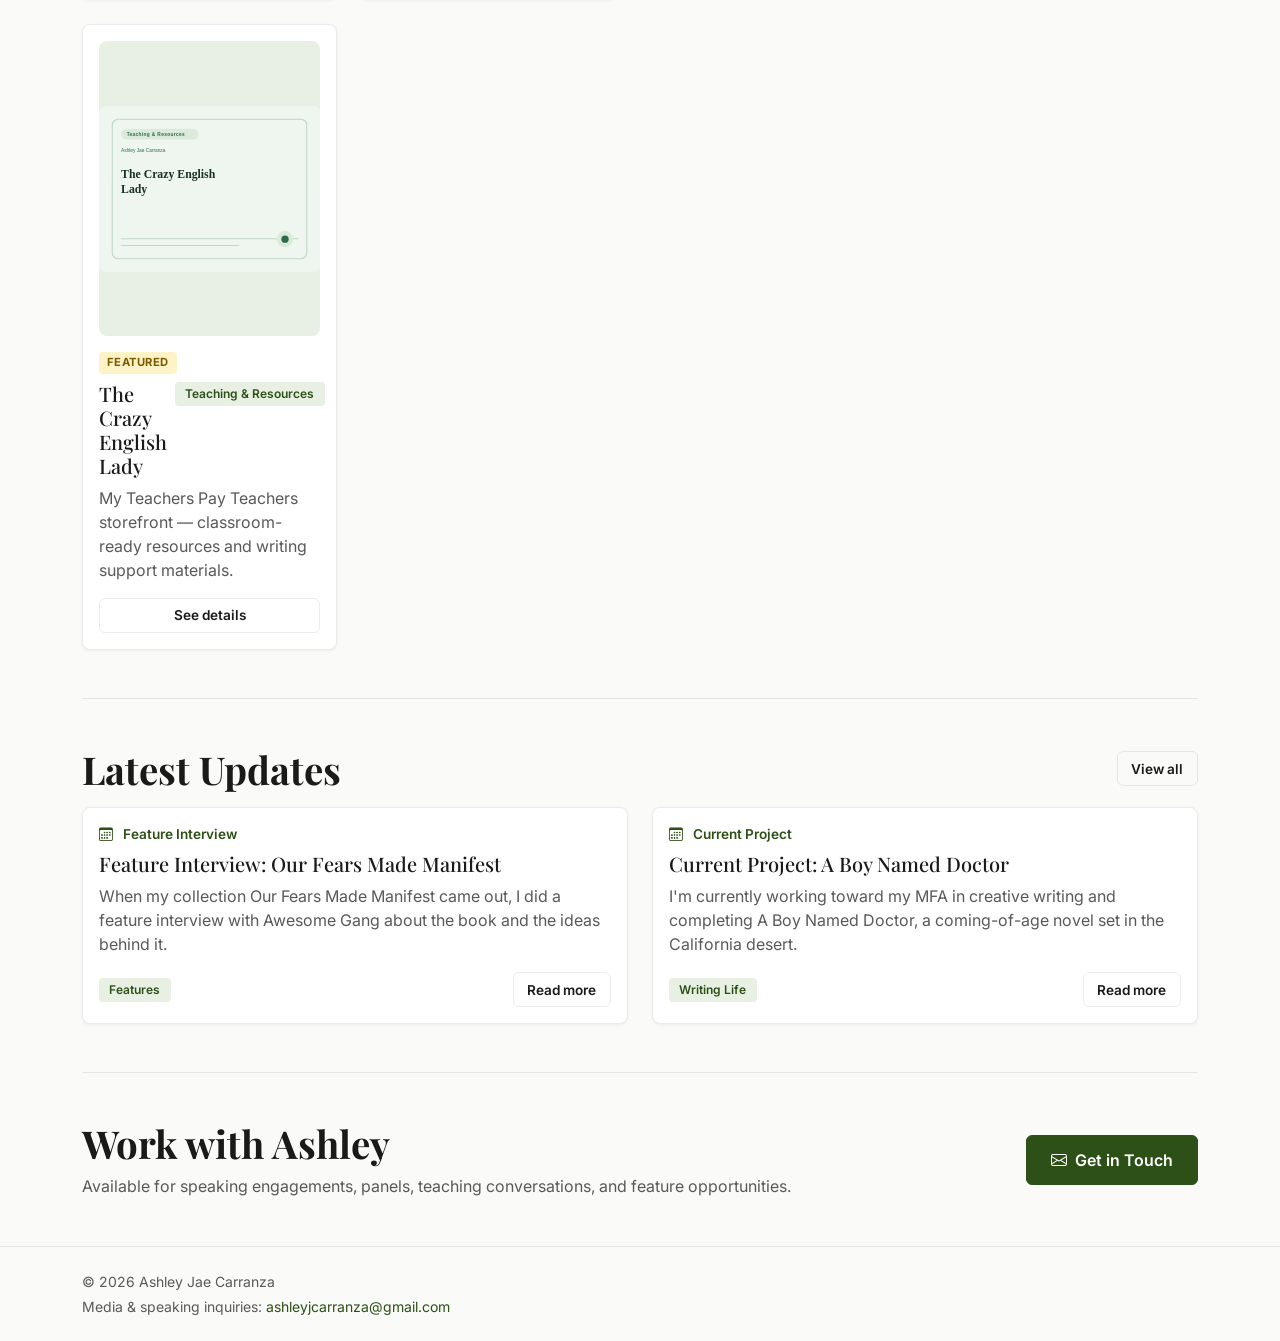
==== commit fd8aa753: "Improve SEO, accessibility, performance, and add dark mode - Add og:image, twitter:image, og:url, og" ====
--- a/index.html
+++ b/index.html
@@ -14,6 +14,8 @@
     <meta property="og:type" content="website" />
     <meta property="og:url" content="https://ashleycarranza.com/" />
     <meta name="twitter:card" content="summary_large_image" />
+    <meta property="og:image" content="https://ashleycarranza.com/assets/img/headshot.webp" />
+    <meta name="twitter:image" content="https://ashleycarranza.com/assets/img/headshot.webp" />
     <script type="application/ld+json">
       {
         "@context": "https://schema.org",
@@ -25,13 +27,21 @@
         "description": "Official website of Ashley Jae Carranza featuring writing, teaching, publications, and speaking history."
       }
     </script>
+    <script type="application/ld+json">
+      {
+        "@context": "https://schema.org",
+        "@type": "WebSite",
+        "name": "Ashley Jae Carranza",
+        "url": "https://ashleycarranza.com"
+      }
+    </script>
+    <link rel="alternate" type="application/rss+xml" title="Ashley Jae Carranza" href="https://ashleycarranza.com/feed.xml" />
     <link rel="icon" href="./assets/img/favicon.svg" type="image/svg+xml" />
     <link rel="preconnect" href="https://fonts.googleapis.com" />
     <link rel="preconnect" href="https://fonts.gstatic.com" crossorigin />
     <link href="https://fonts.googleapis.com/css2?family=Playfair+Display:ital,wght@0,400;0,700;1,400&family=Inter:wght@400;500;600&display=swap" rel="stylesheet" />
     <link href="https://cdn.jsdelivr.net/npm/bootstrap@5.3.8/dist/css/bootstrap.min.css" rel="stylesheet" />
     <link href="https://cdn.jsdelivr.net/npm/bootstrap-icons@1.11.3/font/bootstrap-icons.min.css" rel="stylesheet" />
-    <link href="https://unpkg.com/aos@2.3.1/dist/aos.css" rel="stylesheet" />
     <link rel="stylesheet" href="./assets/css/styles.css" />
   </head>
   <body data-page="home">
@@ -86,7 +96,6 @@
 
     <div id="site-footer"></div>
     <script defer src="https://cdn.jsdelivr.net/npm/bootstrap@5.3.8/dist/js/bootstrap.bundle.min.js"></script>
-    <script defer src="https://unpkg.com/aos@2.3.1/dist/aos.js"></script>
     <script type="module" src="./assets/js/main.js"></script>
   </body>
 </html>
--- a/assets/css/styles.css
+++ b/assets/css/styles.css
@@ -2,7 +2,7 @@
   --bg: #FAFAF8;
   --surface: #FFFFFF;
   --ink: #1A1A1A;
-  --secondary: #6B6B6B;
+  --secondary: #595959;
   --accent: #2D5016;
   --accent-hover: #1E3A0F;
   --accent-light: #E8F0E4;
@@ -91,6 +91,32 @@
   height: 2px;
   border-radius: 1px;
   background: var(--accent);
+}
+
+/* ── Breadcrumb ── */
+
+.breadcrumb-nav {
+  padding-top: 0.5rem;
+  margin-bottom: 1rem;
+}
+
+.breadcrumb-nav .breadcrumb {
+  font-size: 0.85rem;
+  background: none;
+  padding: 0;
+}
+
+.breadcrumb-nav .breadcrumb-item a {
+  color: var(--secondary);
+  text-decoration: none;
+}
+
+.breadcrumb-nav .breadcrumb-item a:hover {
+  color: var(--accent);
+}
+
+.breadcrumb-nav .breadcrumb-item.active {
+  color: var(--ink);
 }
 
 /* ── Layout ── */
@@ -630,3 +656,79 @@
     padding: 0.5rem 1rem;
   }
 }
+
+/* ── Scroll reveal (replaces AOS) ── */
+
+[data-aos].aos-init {
+  opacity: 0;
+  transition-property: opacity, transform;
+  transition-timing-function: cubic-bezier(0.25, 0.46, 0.45, 0.94);
+}
+
+[data-aos="fade-up"].aos-init {
+  transform: translateY(20px);
+}
+
+[data-aos].aos-animate {
+  opacity: 1;
+  transform: translateY(0);
+}
+
+/* ── Dark mode ── */
+
+@media (prefers-color-scheme: dark) {
+  :root {
+    --bg: #1A1A1A;
+    --surface: #242424;
+    --ink: #E8E8E8;
+    --secondary: #A0A0A0;
+    --accent: #5A9E35;
+    --accent-hover: #6DB844;
+    --accent-light: #1E2E15;
+    --border: rgba(255, 255, 255, 0.1);
+    --shadow-sm: 0 1px 3px rgba(0, 0, 0, 0.3);
+    --shadow-md: 0 4px 12px rgba(0, 0, 0, 0.4);
+    color-scheme: dark;
+  }
+
+  ::selection {
+    background: var(--accent);
+    color: #fff;
+  }
+
+  .skip-link {
+    background: #fff;
+    color: #1A1A1A;
+  }
+
+  .badge-featured {
+    color: #d4a017;
+    background: #3a2f00;
+  }
+
+  .empty-state {
+    border-color: rgba(255, 255, 255, 0.15);
+  }
+
+  .skeleton-line,
+  .skeleton-img {
+    background: linear-gradient(90deg, var(--accent-light) 25%, #2a2a2a 50%, var(--accent-light) 75%);
+    background-size: 200% 100%;
+  }
+
+  .testimonial-carousel .carousel-control-prev-icon,
+  .testimonial-carousel .carousel-control-next-icon {
+    filter: invert(0.8);
+  }
+
+  .form-select,
+  .form-control {
+    background-color: var(--surface);
+    border-color: var(--border);
+    color: var(--ink);
+  }
+
+  img {
+    opacity: 0.9;
+  }
+}
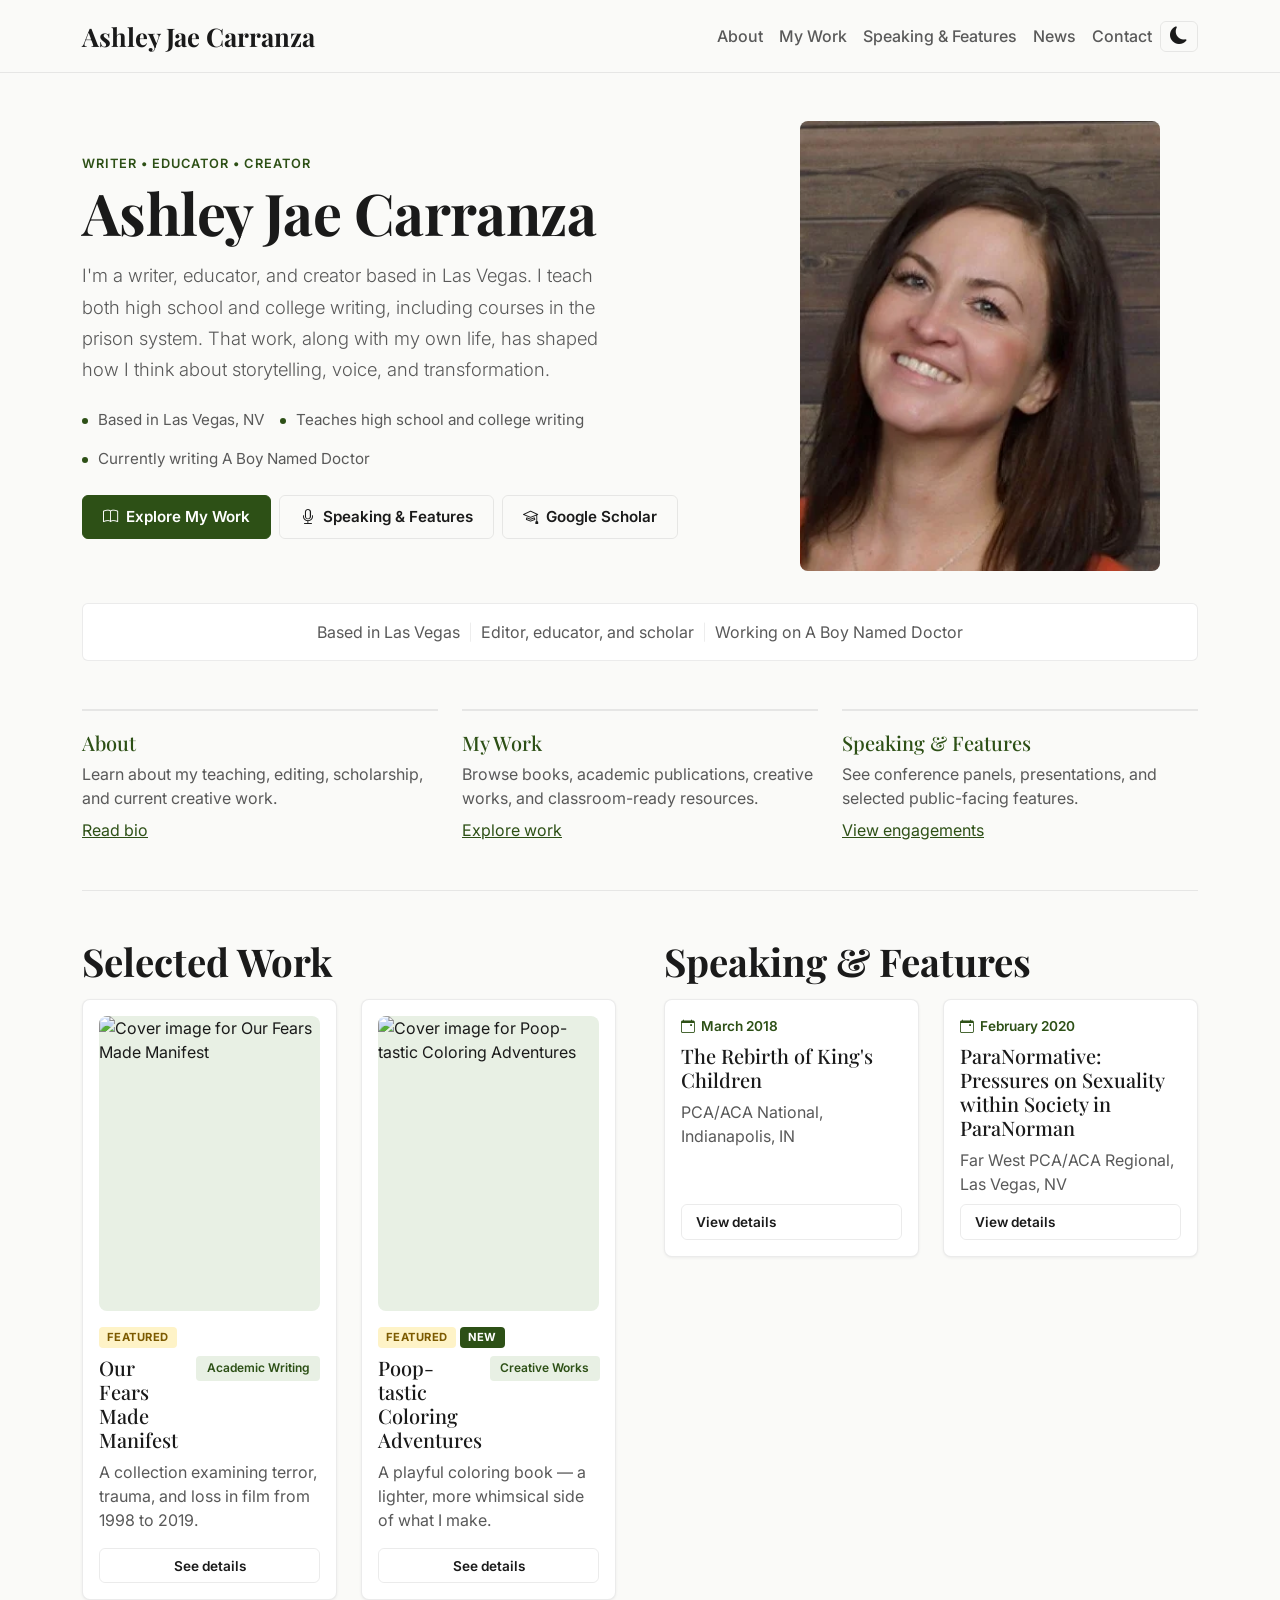
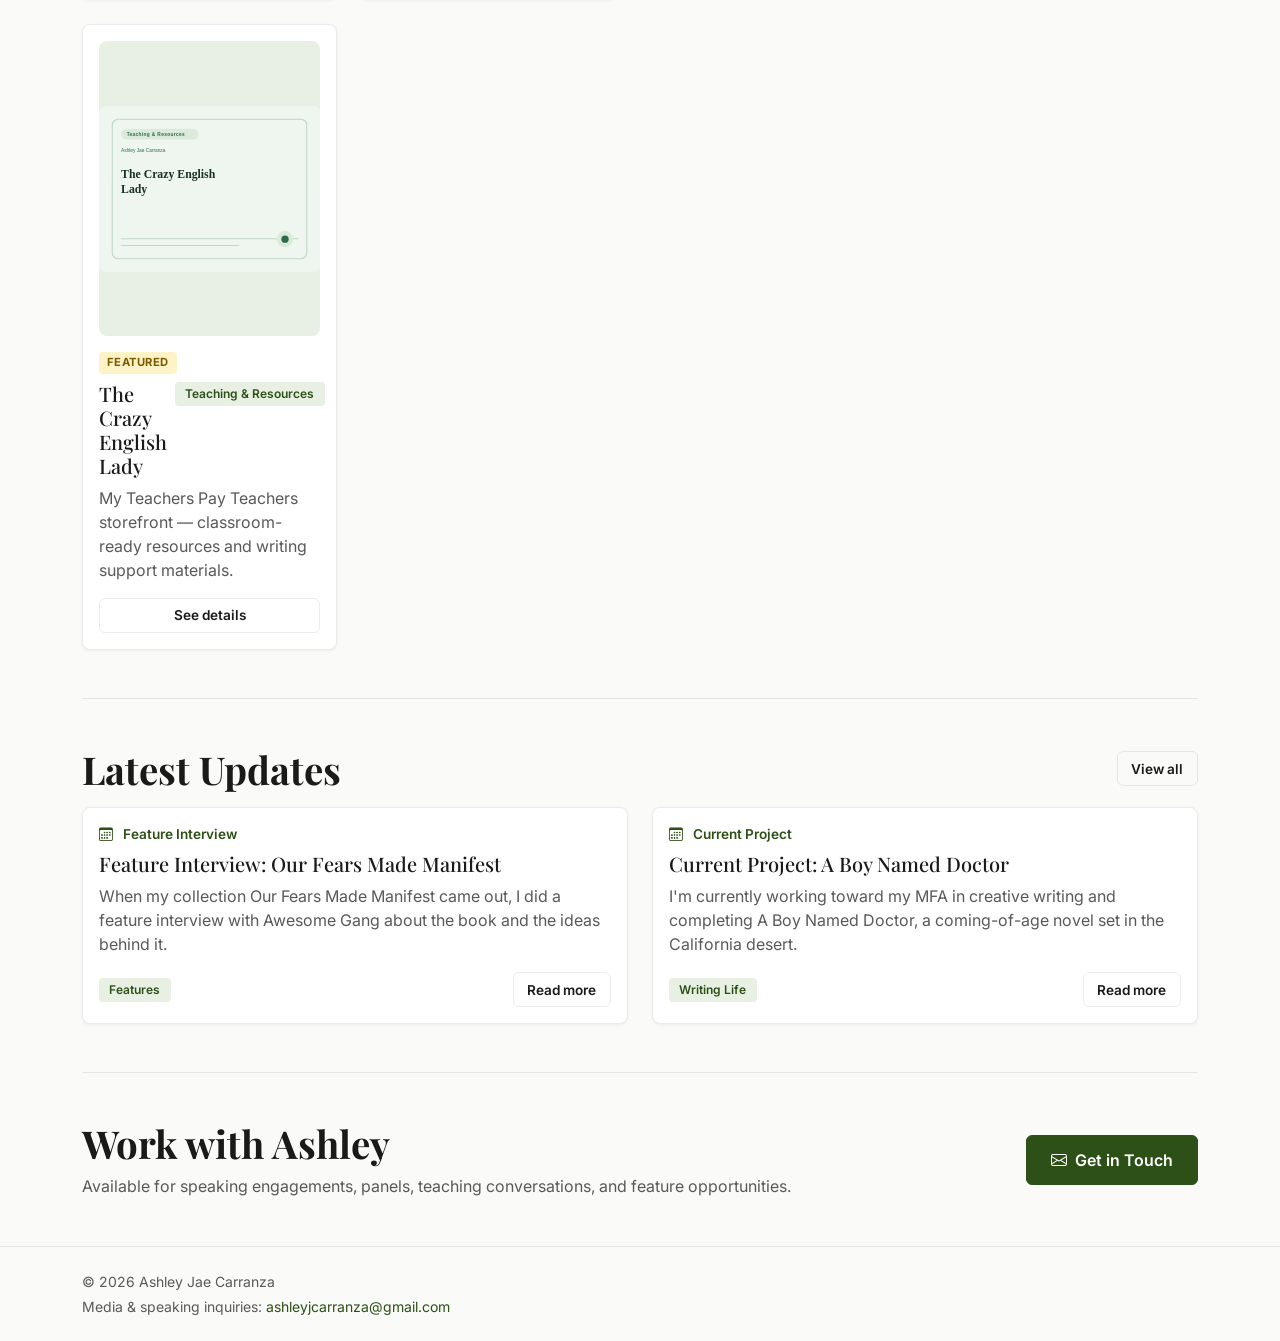
==== commit e4dceda1: "Add dark mode toggle and fix dark mode contrast issues Replace OS-only prefers-color-scheme with use" ====
--- a/index.html
+++ b/index.html
@@ -3,6 +3,7 @@
   <head>
     <meta charset="UTF-8" />
     <meta name="viewport" content="width=device-width, initial-scale=1" />
+    <script>(function(){var t=localStorage.getItem('theme');if(!t){t=window.matchMedia('(prefers-color-scheme:dark)').matches?'dark':'light'}document.documentElement.setAttribute('data-theme',t)})()</script>
     <title>Ashley Jae Carranza | Writer, Educator & Creator</title>
     <meta name="description" content="Official website of Ashley Jae Carranza, a Las Vegas-based writer, educator, editor, and creator." />
     <meta name="keywords" content="Ashley Jae Carranza, Ashley Carranza, writer, educator, creator, academic writing, creative writing" />
--- a/assets/css/styles.css
+++ b/assets/css/styles.css
@@ -674,61 +674,103 @@
   transform: translateY(0);
 }
 
+/* ── Theme toggle ── */
+
+.theme-toggle {
+  background: none;
+  border: 1px solid var(--border);
+  border-radius: 0.375rem;
+  padding: 0.35rem 0.55rem;
+  cursor: pointer;
+  color: var(--ink);
+  font-size: 1.1rem;
+  line-height: 1;
+  transition: border-color 0.15s ease, color 0.15s ease;
+  display: inline-flex;
+  align-items: center;
+}
+
+.theme-toggle:hover {
+  border-color: var(--accent);
+  color: var(--accent);
+}
+
+html[data-theme="dark"] .theme-toggle .bi-moon-fill,
+html:not([data-theme="dark"]) .theme-toggle .bi-sun-fill {
+  display: none;
+}
+
+html[data-theme="dark"] .theme-toggle .bi-sun-fill,
+html:not([data-theme="dark"]) .theme-toggle .bi-moon-fill {
+  display: inline;
+}
+
 /* ── Dark mode ── */
 
-@media (prefers-color-scheme: dark) {
-  :root {
-    --bg: #1A1A1A;
-    --surface: #242424;
-    --ink: #E8E8E8;
-    --secondary: #A0A0A0;
-    --accent: #5A9E35;
-    --accent-hover: #6DB844;
-    --accent-light: #1E2E15;
-    --border: rgba(255, 255, 255, 0.1);
-    --shadow-sm: 0 1px 3px rgba(0, 0, 0, 0.3);
-    --shadow-md: 0 4px 12px rgba(0, 0, 0, 0.4);
-    color-scheme: dark;
-  }
-
-  ::selection {
-    background: var(--accent);
-    color: #fff;
-  }
-
-  .skip-link {
-    background: #fff;
-    color: #1A1A1A;
-  }
-
-  .badge-featured {
-    color: #d4a017;
-    background: #3a2f00;
-  }
-
-  .empty-state {
-    border-color: rgba(255, 255, 255, 0.15);
-  }
-
-  .skeleton-line,
-  .skeleton-img {
-    background: linear-gradient(90deg, var(--accent-light) 25%, #2a2a2a 50%, var(--accent-light) 75%);
-    background-size: 200% 100%;
-  }
-
-  .testimonial-carousel .carousel-control-prev-icon,
-  .testimonial-carousel .carousel-control-next-icon {
-    filter: invert(0.8);
-  }
-
-  .form-select,
-  .form-control {
-    background-color: var(--surface);
-    border-color: var(--border);
-    color: var(--ink);
-  }
-
-  img {
-    opacity: 0.9;
-  }
-}
+html[data-theme="dark"] {
+  --bg: #1A1A1A;
+  --surface: #242424;
+  --ink: #E8E8E8;
+  --secondary: #B0B0B0;
+  --accent: #5A9E35;
+  --accent-hover: #6DB844;
+  --accent-light: #2A3D20;
+  --border: rgba(255, 255, 255, 0.12);
+  --shadow-sm: 0 1px 3px rgba(0, 0, 0, 0.3);
+  --shadow-md: 0 4px 12px rgba(0, 0, 0, 0.4);
+  color-scheme: dark;
+}
+
+html[data-theme="dark"] ::selection {
+  background: var(--accent);
+  color: #fff;
+}
+
+html[data-theme="dark"] .skip-link {
+  background: #fff;
+  color: #1A1A1A;
+}
+
+html[data-theme="dark"] .badge-featured {
+  color: #d4a017;
+  background: #3a2f00;
+}
+
+html[data-theme="dark"] .badge-category {
+  color: #7ECF5A;
+  background: var(--accent-light);
+}
+
+html[data-theme="dark"] .empty-state {
+  border-color: rgba(255, 255, 255, 0.15);
+}
+
+html[data-theme="dark"] .skeleton-line,
+html[data-theme="dark"] .skeleton-img {
+  background: linear-gradient(90deg, var(--accent-light) 25%, #383838 50%, var(--accent-light) 75%);
+  background-size: 200% 100%;
+}
+
+html[data-theme="dark"] .testimonial-carousel .carousel-control-prev-icon,
+html[data-theme="dark"] .testimonial-carousel .carousel-control-next-icon {
+  filter: invert(0.8);
+}
+
+html[data-theme="dark"] .form-select,
+html[data-theme="dark"] .form-control {
+  background-color: var(--surface);
+  border-color: var(--border);
+  color: var(--ink);
+}
+
+html[data-theme="dark"] .post-body {
+  color: var(--ink);
+}
+
+html[data-theme="dark"] img {
+  opacity: 0.9;
+}
+
+html[data-theme="dark"] .navbar-toggler-icon {
+  filter: invert(0.8);
+}
